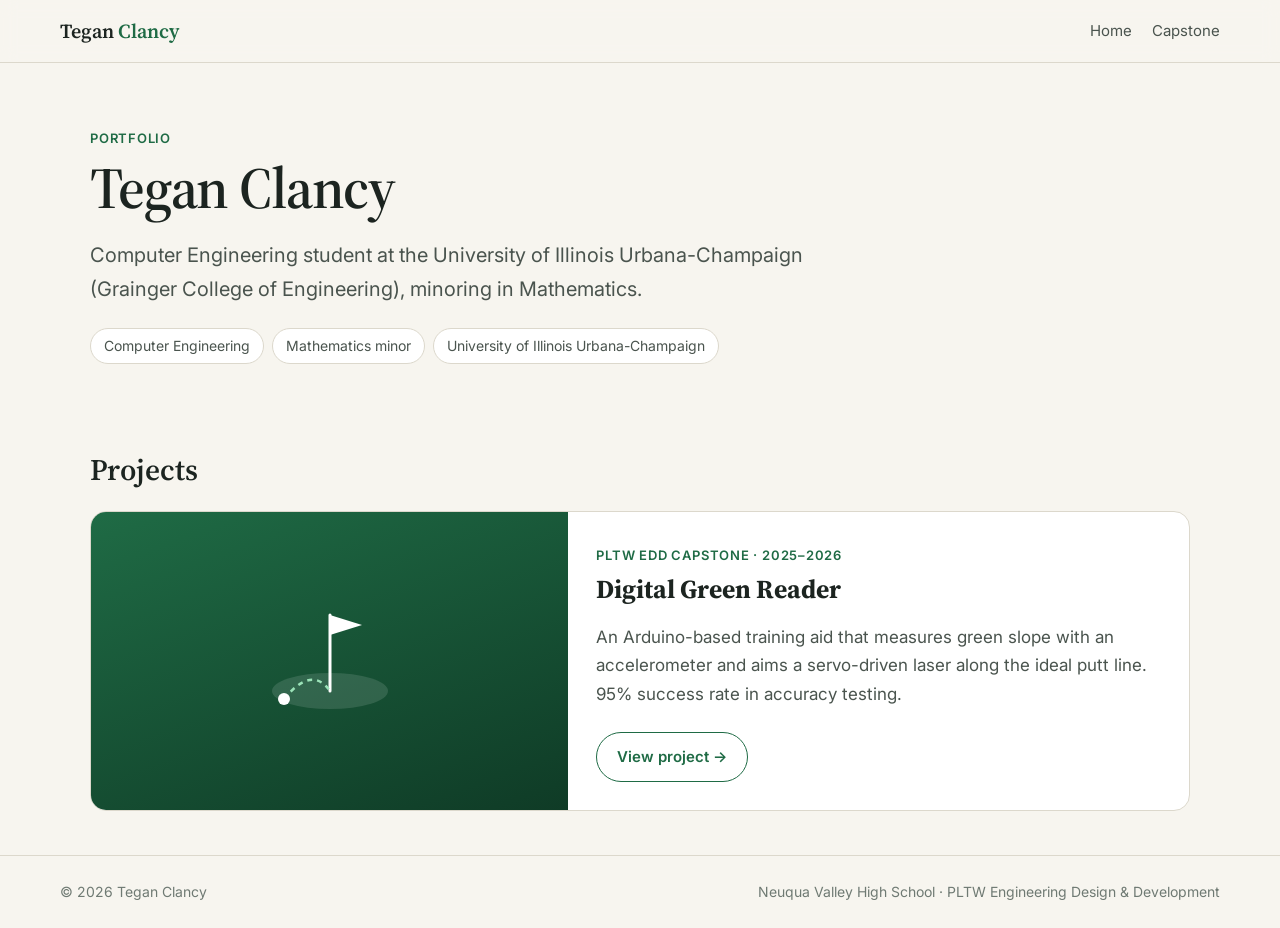
==== index.html @ 33dc4c9d "Add files via upload" ====
<!doctype html>
<html lang="en">
<head>
<meta charset="utf-8">
<meta name="viewport" content="width=device-width, initial-scale=1">
<title>Tegan Clancy | Computer Engineering at UIUC</title>
<meta name="description" content="Tegan Clancy - Computer Engineering, University of Illinois Urbana-Champaign">
<link rel="preconnect" href="https://fonts.googleapis.com">
<link rel="preconnect" href="https://fonts.gstatic.com" crossorigin>
<link href="https://fonts.googleapis.com/css2?family=Inter:wght@400;500;600;700&family=Source+Serif+4:opsz,wght@8..60,500;8..60,600&display=swap" rel="stylesheet">
<link rel="stylesheet" href="style.css">
<script>
function imgFallback(el) {
  var tries = ["png", "jpeg", "webp"], n = +(el.dataset.try || 0);
  if (n < tries.length) { el.dataset.try = n + 1; el.src = el.src.replace(/\.[a-z]+$/, "." + tries[n]); return; }
  var d = el.dataset, ph = document.createElement("div"); ph.className = "ph";
  ph.innerHTML = '<svg viewBox="0 0 24 24" fill="none" stroke="currentColor" stroke-width="1.6"><rect x="3" y="4" width="18" height="16" rx="2"/><circle cx="9" cy="10" r="2"/><path d="m21 17-5-5-9 8"/></svg>'
    + '<strong>Add image here</strong>'
    + (d.pdf ? '<span class="ph-row"><em>From PDF</em>' + d.pdf + '</span>' : '')
    + (d.cap ? '<span class="ph-row"><em>Figure</em>' + d.cap + '</span>' : '')
    + '<span class="ph-row"><em>Save as</em><code>' + d.img + '.jpg</code></span>';
  el.replaceWith(ph);
}
</script>
</head>
<body>
<header class="topbar"><div class="topbar-inner">
  <a class="brand" href="index.html">Tegan <span>Clancy</span></a>
  <nav class="topnav">
    <a href="index.html">Home</a>
    <a href="project.html" class="">Capstone</a>
  </nav>
</div></header>
<main>
<section class="wrap hero">
  <p class="eyebrow">Portfolio</p>
  <h1>Tegan Clancy</h1>
  <p class="lede">Computer Engineering student at the University of Illinois Urbana-Champaign (Grainger College of Engineering), minoring in Mathematics.</p>
  <div class="meta">
    <span class="chip">Computer Engineering</span>
    <span class="chip">Mathematics minor</span>
    <span class="chip">University of Illinois Urbana-Champaign</span>
  </div>
  <!-- Add your links here, e.g.:
  <p style="margin-top:20px"><a class="btn" href="https://www.linkedin.com/in/YOUR-NAME">LinkedIn</a> <a class="btn ghost" href="mailto:you@example.com">Email</a></p>
  -->
</section>

<section class="wrap section">
  <h2>Projects</h2>
  <a class="project-card" href="project.html">
    <div class="art">
      <svg width="140" height="140" viewBox="0 0 140 140" fill="none" aria-hidden="true">
        <ellipse cx="70" cy="100" rx="58" ry="18" fill="#ffffff" fill-opacity=".12"/>
        <line x1="70" y1="24" x2="70" y2="100" stroke="#fff" stroke-width="3" stroke-linecap="round"/>
        <path d="M70 24 L102 34 L70 44 Z" fill="#fff"/>
        <path d="M24 108 Q52 74 70 100" stroke="#9be3b8" stroke-width="2.5" stroke-dasharray="5 5" fill="none"/>
        <circle cx="24" cy="108" r="6" fill="#fff"/>
      </svg>
    </div>
    <div class="body">
      <span class="eyebrow">PLTW EDD Capstone &middot; 2025&ndash;2026</span>
      <h3>Digital Green Reader</h3>
      <p style="color:var(--ink-2)">An Arduino-based training aid that measures green slope with an accelerometer and aims a servo-driven laser along the ideal putt line. 95% success rate in accuracy testing.</p>
      <span class="btn ghost" style="margin-top:6px">View project &rarr;</span>
    </div>
  </a>
</section>
</main>
<footer class="site"><div class="inner">
  <span>&copy; 2026 Tegan Clancy</span>
  <span>Neuqua Valley High School &middot; PLTW Engineering Design &amp; Development</span>
</div></footer>
</body>
</html>
---- style.css ----
/* Tegan Clancy — portfolio styles */
:root {
  --bg: #f7f5ef;
  --surface: #ffffff;
  --surface-2: #efece3;
  --ink: #1c2420;
  --ink-2: #4a544e;
  --ink-3: #6f7a73;
  --line: #dcd8cc;
  --accent: #1f6b45;
  --accent-ink: #ffffff;
  --accent-soft: #e3efe7;
  --sand: #e9dfc7;
  --radius: 12px;
  --maxw: 780px;
  --serif: "Source Serif 4", Georgia, "Times New Roman", serif;
  --sans: "Inter", system-ui, -apple-system, "Segoe UI", Roboto, sans-serif;
  color-scheme: light;
}
@media (prefers-color-scheme: dark) {
  :root:not([data-theme="light"]) {
    --bg: #121714; --surface: #19201c; --surface-2: #212a25; --ink: #e8ece9;
    --ink-2: #b7c0ba; --ink-3: #8c968f; --line: #2e3833; --accent: #5fbf8a;
    --accent-ink: #0d1510; --accent-soft: #1d3327; --sand: #3a3526; color-scheme: dark;
  }
}
:root[data-theme="dark"] {
  --bg: #121714; --surface: #19201c; --surface-2: #212a25; --ink: #e8ece9;
  --ink-2: #b7c0ba; --ink-3: #8c968f; --line: #2e3833; --accent: #5fbf8a;
  --accent-ink: #0d1510; --accent-soft: #1d3327; --sand: #3a3526; color-scheme: dark;
}

* { box-sizing: border-box; }
html { scroll-behavior: smooth; scroll-padding-top: 80px; }
body {
  margin: 0; background: var(--bg); color: var(--ink);
  font: 17px/1.7 var(--sans); -webkit-font-smoothing: antialiased;
}
a { color: var(--accent); text-underline-offset: 3px; }
img { max-width: 100%; }

/* ---------- top bar ---------- */
.topbar {
  position: sticky; top: 0; z-index: 20; background: color-mix(in srgb, var(--bg) 88%, transparent);
  backdrop-filter: blur(8px); border-bottom: 1px solid var(--line);
}
.topbar-inner {
  max-width: 1200px; margin: 0 auto; padding: 14px 20px;
  display: flex; align-items: center; justify-content: space-between; gap: 16px;
}
.brand { font-family: var(--serif); font-weight: 600; font-size: 20px; color: var(--ink); text-decoration: none; }
.brand span { color: var(--accent); }
.topnav { display: flex; gap: 20px; font-size: 15px; }
.topnav a { color: var(--ink-2); text-decoration: none; }
.topnav a:hover, .topnav a.active { color: var(--accent); }

/* ---------- element page layout ---------- */
.layout {
  max-width: 1200px; margin: 0 auto; padding: 32px 20px 80px;
  display: grid; grid-template-columns: 250px minmax(0, 1fr); gap: 56px;
}
.sidebar { position: sticky; top: 90px; align-self: start; font-size: 14.5px; }
.sidebar .label { text-transform: uppercase; letter-spacing: .08em; font-size: 12px; color: var(--ink-3); margin: 0 0 10px; }
.sidebar ol { list-style: none; margin: 0; padding: 0; border-left: 2px solid var(--line); }
.sidebar li a {
  display: flex; gap: 10px; padding: 7px 12px; margin-left: -2px; border-left: 2px solid transparent;
  color: var(--ink-2); text-decoration: none; line-height: 1.35;
}
.sidebar li a:hover { color: var(--ink); }
.sidebar li a.current { border-left-color: var(--accent); color: var(--accent); font-weight: 600; }
.sidebar .letter { font-weight: 700; min-width: 26px; }
.sidebar .back { display: inline-block; margin-bottom: 18px; color: var(--ink-3); text-decoration: none; }
.sidebar .back:hover { color: var(--accent); }

article { max-width: var(--maxw); min-width: 0; }
.eyebrow { color: var(--accent); font-weight: 600; letter-spacing: .06em; text-transform: uppercase; font-size: 13px; margin: 0 0 6px; }
article h1 {
  font-family: var(--serif); font-weight: 600; font-size: clamp(30px, 4.5vw, 42px);
  line-height: 1.15; margin: 0 0 28px; letter-spacing: -.01em;
}
article h2 {
  font-family: var(--serif); font-weight: 600; font-size: 28px; line-height: 1.25;
  margin: 56px 0 16px; padding-top: 22px; border-top: 1px solid var(--line);
}
article h3 { font-size: 20px; margin: 36px 0 10px; line-height: 1.35; }
article h4 { font-size: 17px; margin: 26px 0 6px; color: var(--ink); }
article p { margin: 0 0 16px; }
article ul, article ol { padding-left: 24px; margin: 0 0 18px; }
article li { margin: 4px 0; }
article li > ul, article li > ol { margin: 4px 0; }
article strong { font-weight: 650; }

/* callout: problem statement etc */
.callout {
  background: var(--accent-soft); border-left: 4px solid var(--accent);
  border-radius: 0 var(--radius) var(--radius) 0; padding: 18px 22px; margin: 18px 0 24px;
}
.callout > :last-child { margin-bottom: 0; }

/* pros/cons */
.proscons { display: grid; grid-template-columns: 1fr 1fr; gap: 16px; margin: 12px 0 20px; }
.proscons > div { background: var(--surface); border: 1px solid var(--line); border-radius: var(--radius); padding: 14px 18px; }
.proscons h4 { margin-top: 0; }
.proscons ul { margin-bottom: 0; }

.facts { display: grid; grid-template-columns: repeat(3, 1fr); gap: 12px; margin: 8px 0 24px; }
.facts > div { background: var(--surface-2); border-radius: 10px; padding: 12px 14px; font-size: 15px; }
.facts b { display: block; font-size: 12px; text-transform: uppercase; letter-spacing: .06em; color: var(--ink-3); font-weight: 600; }

/* tables */
.table-wrap { overflow-x: auto; margin: 16px 0 24px; border: 1px solid var(--line); border-radius: var(--radius); background: var(--surface); }
table { border-collapse: collapse; width: 100%; font-size: 15px; line-height: 1.5; }
th, td { text-align: left; vertical-align: top; padding: 10px 14px; border-bottom: 1px solid var(--line); }
th { background: var(--surface-2); font-weight: 650; white-space: nowrap; }
tr:last-child td { border-bottom: 0; }

/* figures */
.fig { margin: 22px 0 26px; }
.fig .frame {
  background: var(--surface); border: 1px solid var(--line); border-radius: var(--radius);
  overflow: hidden; display: flex; align-items: center; justify-content: center; min-height: 120px;
}
.fig img { display: block; width: 100%; height: auto; }
.fig .ph {
  width: 100%; aspect-ratio: 16 / 9; display: flex; flex-direction: column; align-items: center; justify-content: center;
  gap: 6px; color: var(--ink-3); font-size: 13px; text-align: center; padding: 16px;
  background: repeating-linear-gradient(45deg, var(--surface-2) 0 12px, var(--surface) 12px 24px);
}
.fig .ph svg { width: 34px; height: 34px; opacity: .55; }
.fig .ph code { font-size: 12px; background: var(--surface); padding: 2px 6px; border-radius: 4px; }
.fig figcaption { font-size: 14.5px; color: var(--ink-2); margin-top: 8px; line-height: 1.5; }
.fig-grid { display: grid; grid-template-columns: repeat(2, minmax(0, 1fr)); gap: 0 20px; }
.fig-grid .ph { aspect-ratio: 4 / 3; }

/* collapsible appendices */
details.appendix { border: 1px solid var(--line); border-radius: var(--radius); background: var(--surface); margin: 16px 0; }
details.appendix > summary {
  cursor: pointer; padding: 14px 18px; font-weight: 650; list-style: none; display: flex; justify-content: space-between;
}
details.appendix > summary::-webkit-details-marker { display: none; }
details.appendix > summary::after { content: "+"; font-size: 20px; line-height: 1; color: var(--accent); }
details.appendix[open] > summary::after { content: "−"; }
details.appendix > .inner { padding: 0 18px 12px; }
details.appendix h3:first-child { margin-top: 8px; }

/* footnotes */
sup[id^="fnref"] a, .footnote-ref {
  font-size: 12px; font-weight: 600; text-decoration: none; padding: 0 2px; border-radius: 4px;
}
sup[id^="fnref"] a:hover { background: var(--accent-soft); }
.footnote { margin-top: 64px; padding-top: 22px; border-top: 1px solid var(--line); font-size: 14px; color: var(--ink-2); line-height: 1.55; }
.footnote::before { content: "Sources"; display: block; font-family: var(--serif); font-size: 22px; color: var(--ink); font-weight: 600; margin-bottom: 12px; }
.footnote hr { display: none; }
.footnote ol { padding-left: 26px; }
.footnote li { margin: 0 0 10px; overflow-wrap: anywhere; }
.footnote li:target { background: var(--accent-soft); border-radius: 6px; }
.footnote-backref { text-decoration: none; margin-left: 4px; }

/* prev / next */
.pager { display: grid; grid-template-columns: 1fr 1fr; gap: 16px; margin-top: 56px; }
.pager a {
  display: block; padding: 16px 18px; border: 1px solid var(--line); border-radius: var(--radius);
  background: var(--surface); text-decoration: none; color: var(--ink);
}
.pager a:hover { border-color: var(--accent); }
.pager small { display: block; color: var(--ink-3); font-size: 13px; }
.pager .next { text-align: right; grid-column: 2; }

footer.site { border-top: 1px solid var(--line); color: var(--ink-3); font-size: 14px; }
footer.site .inner { max-width: 1200px; margin: 0 auto; padding: 24px 20px; display: flex; justify-content: space-between; gap: 12px; flex-wrap: wrap; }

/* ---------- overview & landing ---------- */
.wrap { max-width: 1100px; margin: 0 auto; padding: 0 20px; }
.hero { padding: 64px 0 36px; }
.hero h1 { font-family: var(--serif); font-weight: 600; font-size: clamp(34px, 6vw, 58px); line-height: 1.08; margin: 8px 0 18px; letter-spacing: -.02em; }
.hero .lede { font-size: 20px; color: var(--ink-2); max-width: 720px; margin: 0 0 22px; }
.meta { display: flex; flex-wrap: wrap; gap: 8px; }
.chip { background: var(--surface); border: 1px solid var(--line); border-radius: 999px; padding: 5px 13px; font-size: 14px; color: var(--ink-2); }
.stats { display: grid; grid-template-columns: repeat(4, 1fr); gap: 14px; margin: 18px 0 8px; }
.stat { background: var(--surface); border: 1px solid var(--line); border-radius: var(--radius); padding: 20px; }
.stat .num { font-family: var(--serif); font-size: 38px; font-weight: 600; color: var(--accent); line-height: 1.1; }
.stat .lbl { font-size: 14.5px; color: var(--ink-2); margin-top: 6px; line-height: 1.4; }
.section { padding: 44px 0; }
.section h2 { font-family: var(--serif); font-weight: 600; font-size: 30px; margin: 0 0 16px; }
.two { display: grid; grid-template-columns: 1.2fr 1fr; gap: 36px; align-items: start; }
.panel { background: var(--surface); border: 1px solid var(--line); border-radius: var(--radius); padding: 22px 24px; }
.panel h3 { margin: 0 0 8px; font-size: 17px; }
.panel ul { margin: 0; padding-left: 20px; }
.cards { display: grid; grid-template-columns: repeat(4, 1fr); gap: 14px; counter-reset: step; }
.card {
  background: var(--surface); border: 1px solid var(--line); border-radius: var(--radius); padding: 18px;
  text-decoration: none; color: var(--ink); display: flex; flex-direction: column; gap: 6px; transition: border-color .15s, transform .15s;
}
.card:hover { border-color: var(--accent); transform: translateY(-2px); }
.card .tag { font-size: 12.5px; font-weight: 700; color: var(--accent); letter-spacing: .05em; }
.card .t { font-family: var(--serif); font-weight: 600; font-size: 19px; line-height: 1.25; }
.card .d { font-size: 14px; color: var(--ink-2); line-height: 1.5; }
.btn { display: inline-block; background: var(--accent); color: var(--accent-ink); padding: 11px 20px; border-radius: 999px; text-decoration: none; font-weight: 600; font-size: 15px; }
.btn.ghost { background: transparent; color: var(--accent); border: 1px solid var(--accent); }

.project-card { display: grid; grid-template-columns: 1fr 1.3fr; gap: 0; background: var(--surface); border: 1px solid var(--line); border-radius: 16px; overflow: hidden; text-decoration: none; color: var(--ink); }
.project-card:hover { border-color: var(--accent); }
.project-card .art { background: linear-gradient(160deg, var(--accent) 0%, #0f3b26 100%); min-height: 240px; display: flex; align-items: center; justify-content: center; }
.project-card .body { padding: 28px; }
.project-card h3 { font-family: var(--serif); font-size: 26px; margin: 6px 0 10px; line-height: 1.2; }

/* ---------- responsive ---------- */
@media (max-width: 960px) {
  .layout { grid-template-columns: 1fr; gap: 20px; padding-top: 16px; }
  .sidebar { position: static; }
  .sidebar ol { display: flex; overflow-x: auto; border-left: 0; border-bottom: 2px solid var(--line); gap: 2px; padding-bottom: 2px; }
  .sidebar li a { white-space: nowrap; border-left: 0; border-bottom: 2px solid transparent; margin: 0 0 -4px; padding: 8px 10px; }
  .sidebar li a.current { border-bottom-color: var(--accent); }
  .sidebar .name { display: none; }
  .sidebar .label { display: none; }
  .cards { grid-template-columns: repeat(2, 1fr); }
  .stats { grid-template-columns: repeat(2, 1fr); }
  .two { grid-template-columns: 1fr; }
}
@media (max-width: 620px) {
  body { font-size: 16px; }
  .topnav { gap: 14px; font-size: 14px; }
  .proscons, .fig-grid, .facts, .pager, .project-card { grid-template-columns: 1fr; }
  .pager .next { grid-column: 1; }
  .cards { grid-template-columns: 1fr; }
  article h2 { font-size: 24px; }
}

/* lettered build steps (Element G) */
article.page-g > ol { list-style-type: lower-alpha; }
article.page-g > ol ol { list-style-type: lower-roman; }
@media (max-width: 620px) { .facts > div { grid-column: auto !important; } }

article h1 + h2 { border-top: 0; margin-top: 0; padding-top: 0; }
.layout > * { min-width: 0; }
@media (max-width: 960px) { .layout { grid-template-columns: minmax(0, 1fr); } }

/* image placeholders with instructions */
.fig .ph { aspect-ratio: auto; min-height: 220px; border: 2px dashed var(--accent); border-radius: var(--radius);
  background: var(--accent-soft); color: var(--ink-2); gap: 8px; padding: 22px 18px; }
.fig .frame:has(.ph) { border: 0; background: transparent; }
.fig .ph strong { color: var(--accent); font-size: 15px; }
.fig .ph .ph-row { display: block; max-width: 520px; line-height: 1.45; }
.fig .ph .ph-row em { display: block; font-style: normal; font-size: 11px; font-weight: 700; letter-spacing: .07em; text-transform: uppercase; color: var(--ink-3); }
.fig-grid .ph { aspect-ratio: auto; }

/* image checklist page */
.guide h2 { font-family: var(--serif); font-size: 26px; margin: 40px 0 12px; }
.guide h2 small { font-family: var(--sans); font-size: 14px; font-weight: 400; color: var(--ink-3); margin-left: 8px; }
.guide td code { font-size: 13px; white-space: nowrap; }
.status { font-size: 12px; font-weight: 700; padding: 3px 9px; border-radius: 999px; background: var(--surface-2); color: var(--ink-3); white-space: nowrap; }
.status.ok { background: var(--accent-soft); color: var(--accent); }
.status.missing { background: #fbe9e4; color: #a33a1f; }
:root[data-theme="dark"] .status.missing { background: #3b2019; color: #f0a48f; }
@media (prefers-color-scheme: dark) { :root:not([data-theme="light"]) .status.missing { background: #3b2019; color: #f0a48f; } }
.progress { font-size: 18px; }
td img.thumb { width: 110px; height: auto; border-radius: 8px; display: block; }
.fig img { width: auto; max-width: 100%; max-height: 560px; margin: 0 auto; }
.fig .frame:has(img) { background: var(--surface); }
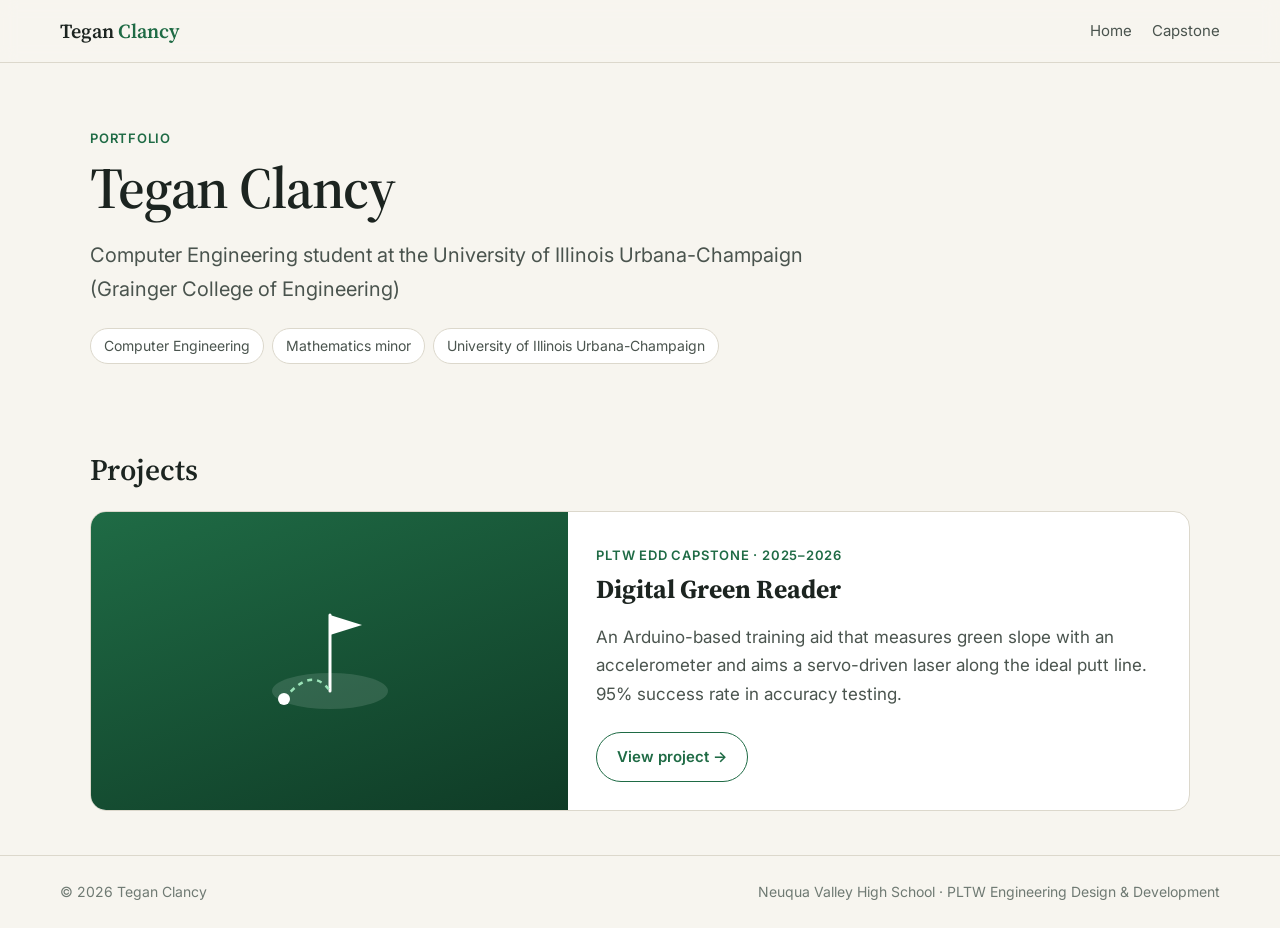
==== commit 041a35fd: "Update lede paragraph in index.html Removed mention of Mathematics minor from the lede paragraph." ====
--- a/index.html
+++ b/index.html
@@ -35,7 +35,7 @@
 <section class="wrap hero">
   <p class="eyebrow">Portfolio</p>
   <h1>Tegan Clancy</h1>
-  <p class="lede">Computer Engineering student at the University of Illinois Urbana-Champaign (Grainger College of Engineering), minoring in Mathematics.</p>
+  <p class="lede">Computer Engineering student at the University of Illinois Urbana-Champaign (Grainger College of Engineering)</p>
   <div class="meta">
     <span class="chip">Computer Engineering</span>
     <span class="chip">Mathematics minor</span>
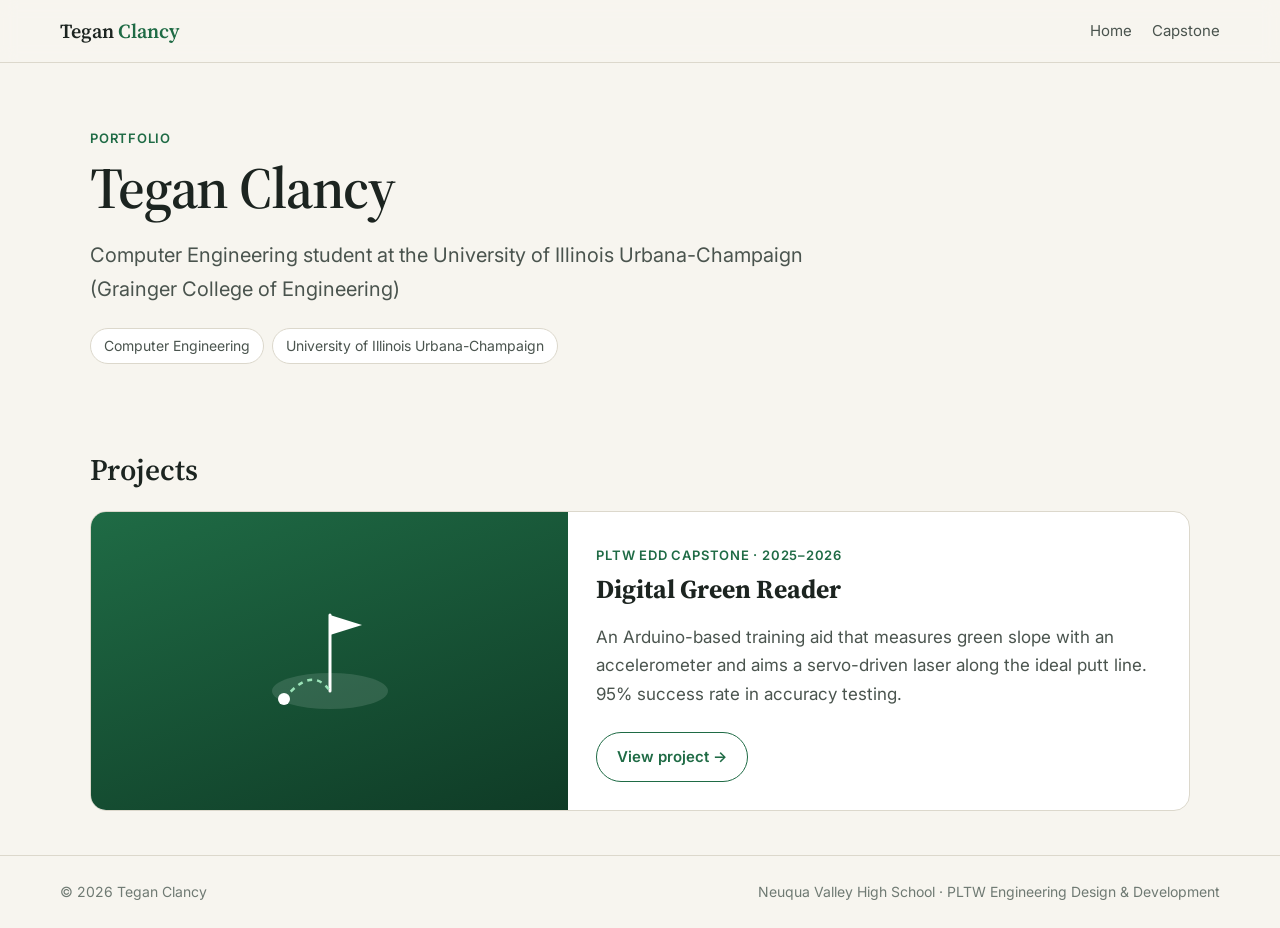
==== commit b203872a: "Remove Mathematics minor from index.html Removed the 'Mathematics minor' chip from the meta section." ====
--- a/index.html
+++ b/index.html
@@ -38,7 +38,6 @@
   <p class="lede">Computer Engineering student at the University of Illinois Urbana-Champaign (Grainger College of Engineering)</p>
   <div class="meta">
     <span class="chip">Computer Engineering</span>
-    <span class="chip">Mathematics minor</span>
     <span class="chip">University of Illinois Urbana-Champaign</span>
   </div>
   <!-- Add your links here, e.g.:
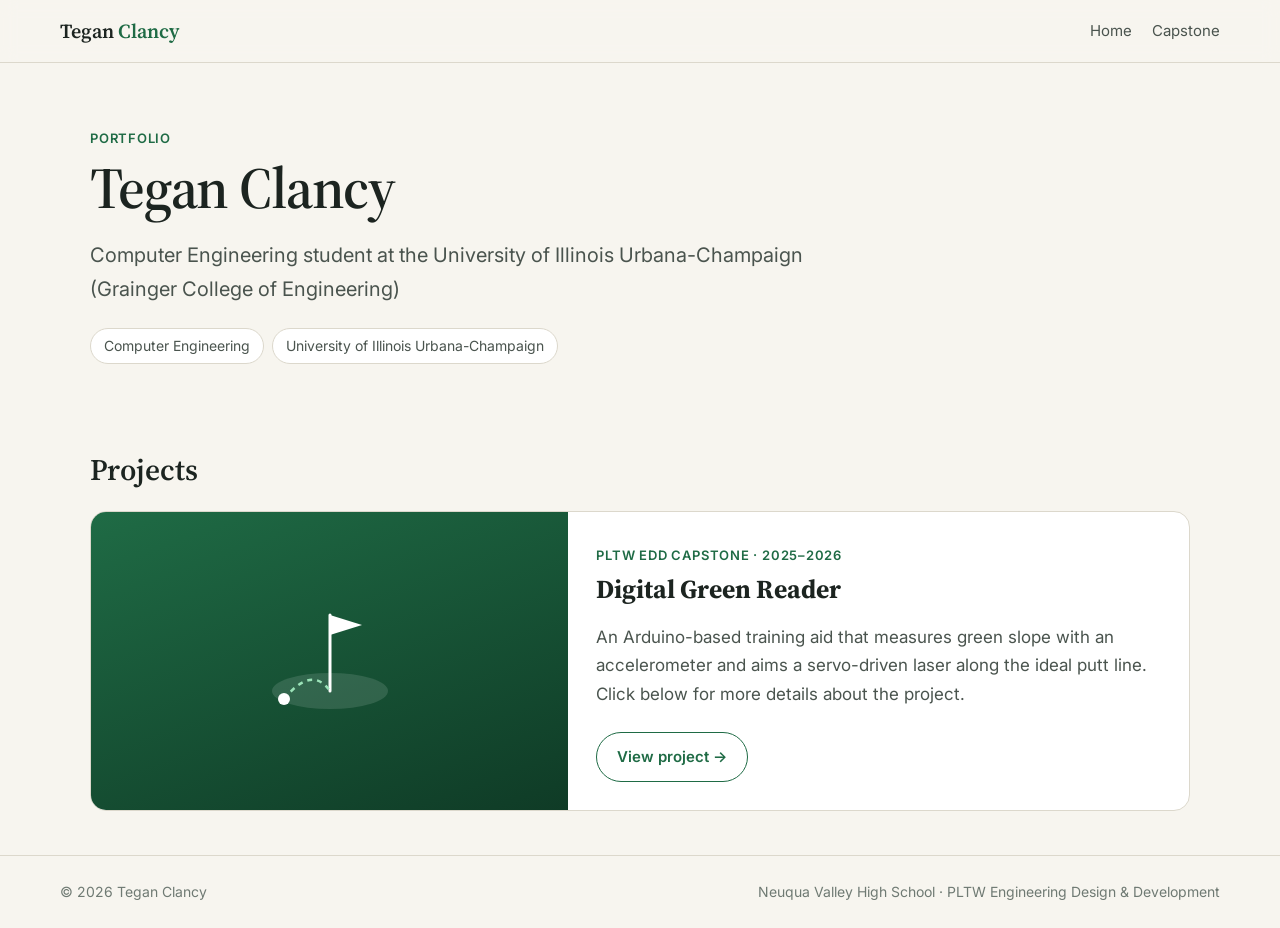
==== commit e7a894ee: "Revise project description in index.html Updated project description to provide more details." ====
--- a/index.html
+++ b/index.html
@@ -60,7 +60,7 @@
     <div class="body">
       <span class="eyebrow">PLTW EDD Capstone &middot; 2025&ndash;2026</span>
       <h3>Digital Green Reader</h3>
-      <p style="color:var(--ink-2)">An Arduino-based training aid that measures green slope with an accelerometer and aims a servo-driven laser along the ideal putt line. 95% success rate in accuracy testing.</p>
+      <p style="color:var(--ink-2)">An Arduino-based training aid that measures green slope with an accelerometer and aims a servo-driven laser along the ideal putt line. Click below for more details about the project.</p>
       <span class="btn ghost" style="margin-top:6px">View project &rarr;</span>
     </div>
   </a>
